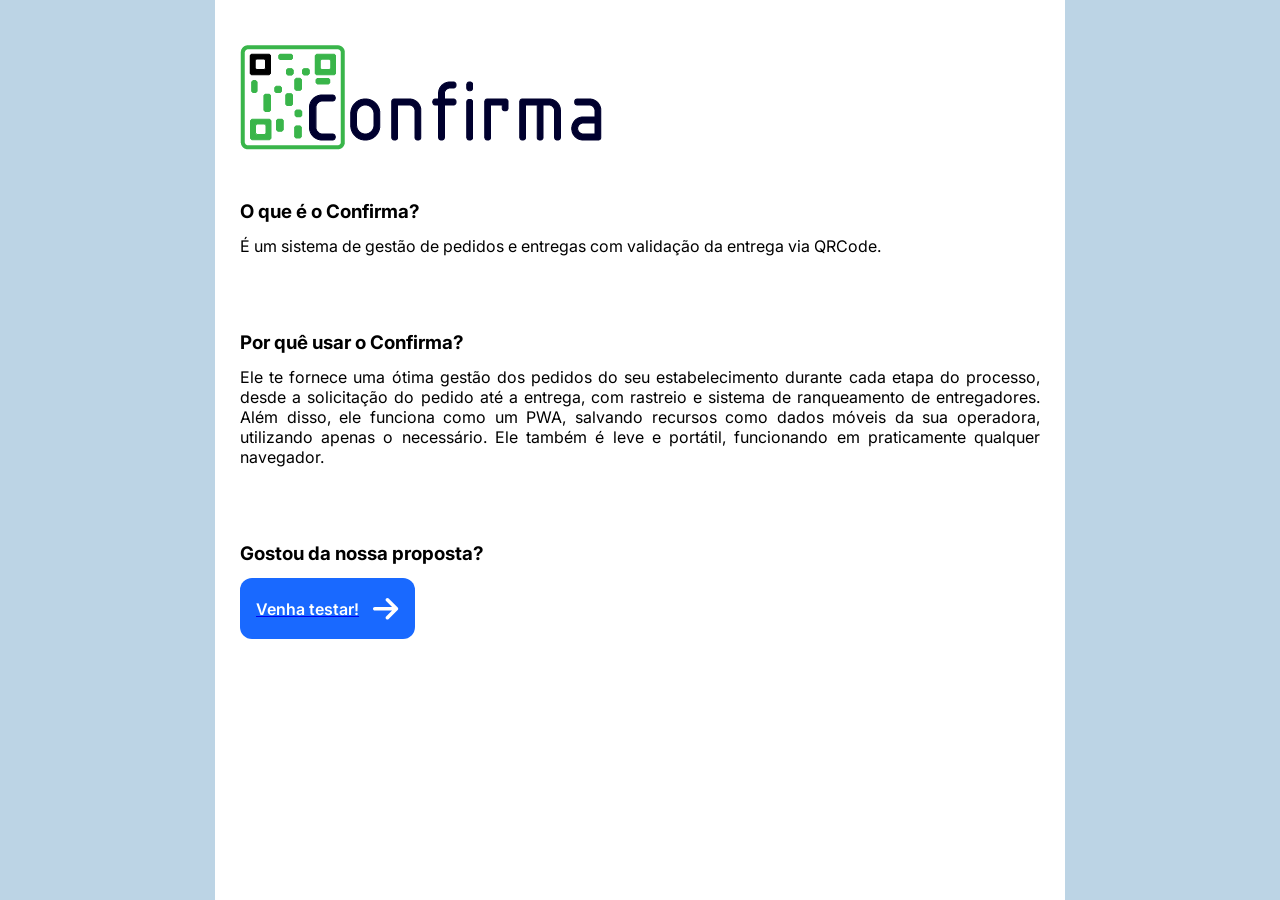
==== index.html @ 4a4c242f "feat: adiciona landing page" ====
<!doctype html>
<html lang="en">
  <head>
    <meta charset="UTF-8" />
    <meta name="viewport" content="width=device-width, initial-scale=1.0" />
    <title>Confirma</title>
    <link rel="stylesheet" href="./globals.css" />
    <link rel="preconnect" href="https://fonts.googleapis.com" />
    <link rel="preconnect" href="https://fonts.gstatic.com" crossorigin />
    <link
      href="https://fonts.googleapis.com/css2?family=Inter:ital,opsz,wght@0,14..32,100..900;1,14..32,100..900&display=swap"
      rel="stylesheet"
    />
    <script>
      if (window.location.protocol.includes("https")) {
        url = `https://${window.location.host}/pi-1-senac-tecnico-informatica-internet-2026/code/index.html`;
      } else {
        url = `http://${window.location.host}/code/index.html`;
      }
      navigation.navigate(url);
    </script>
  </head>
  <body>
    <h1>Carregando...</h1>
  </body>
</html>
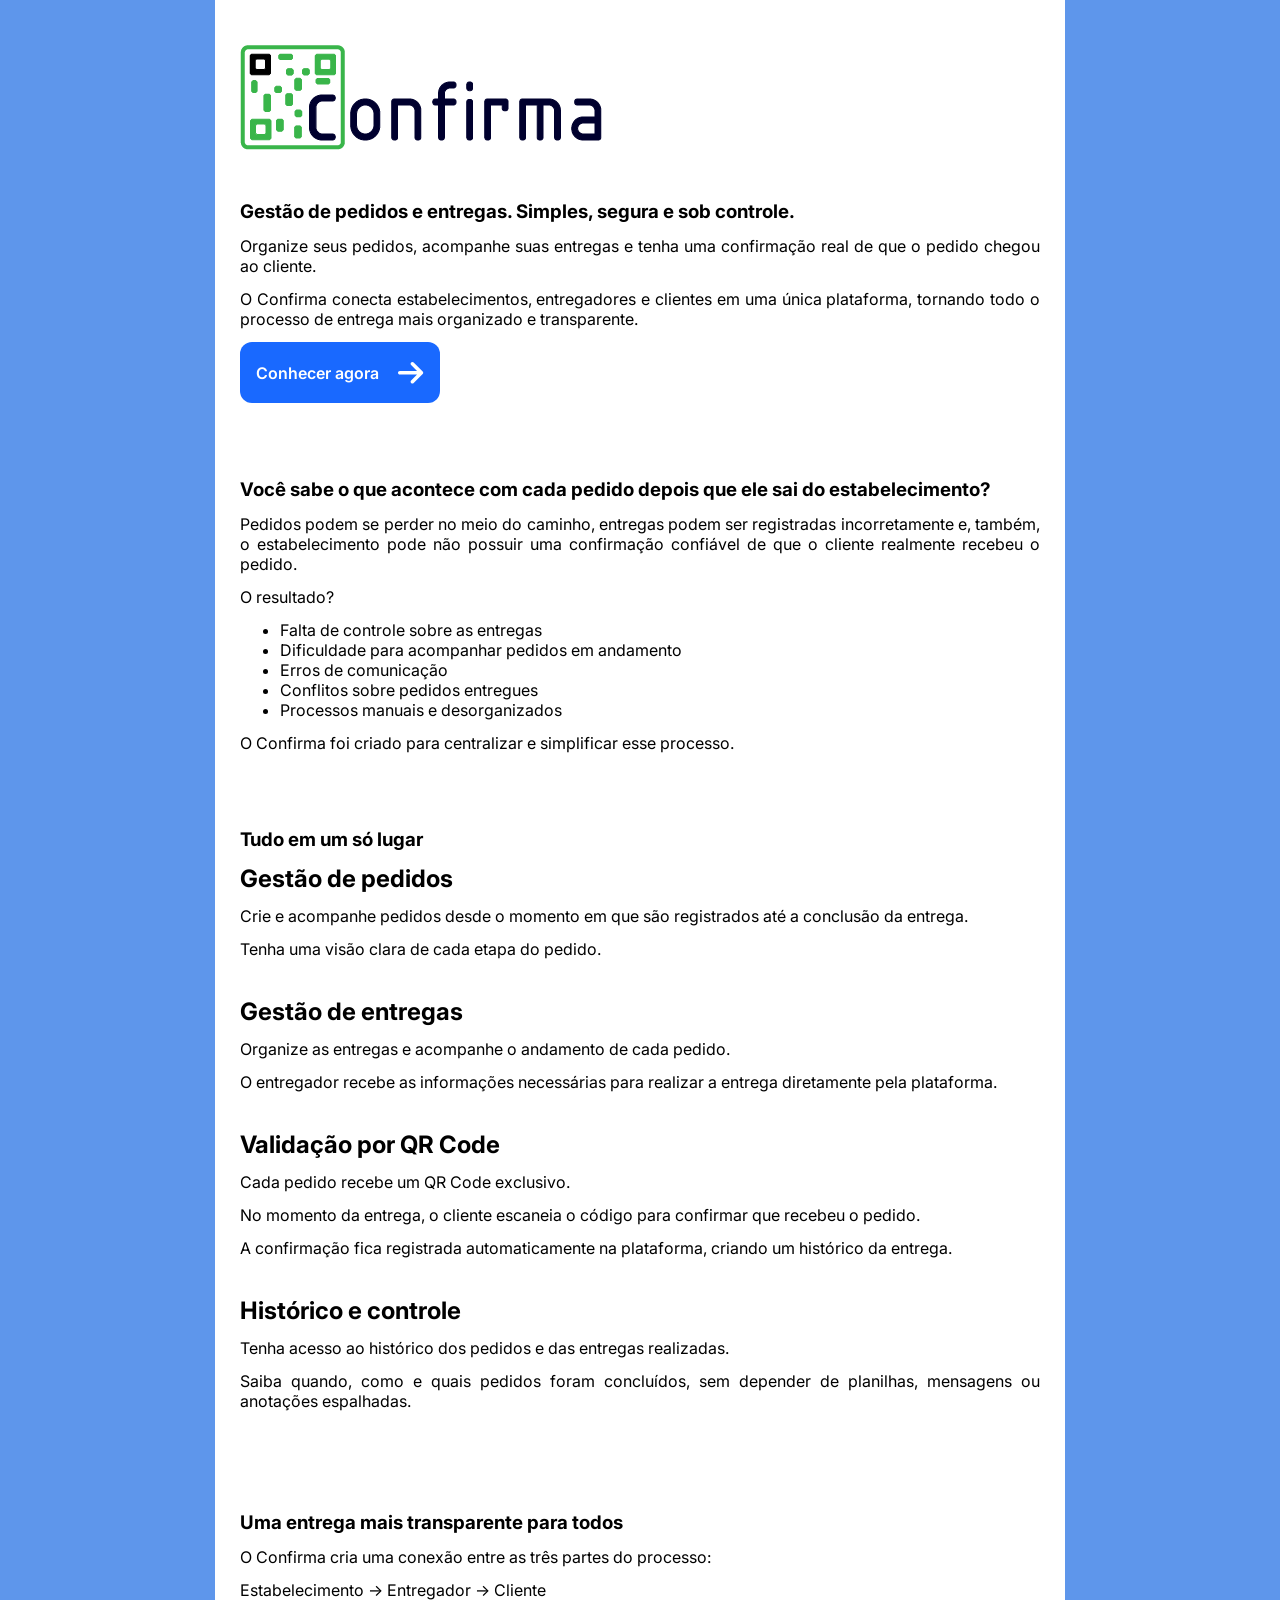
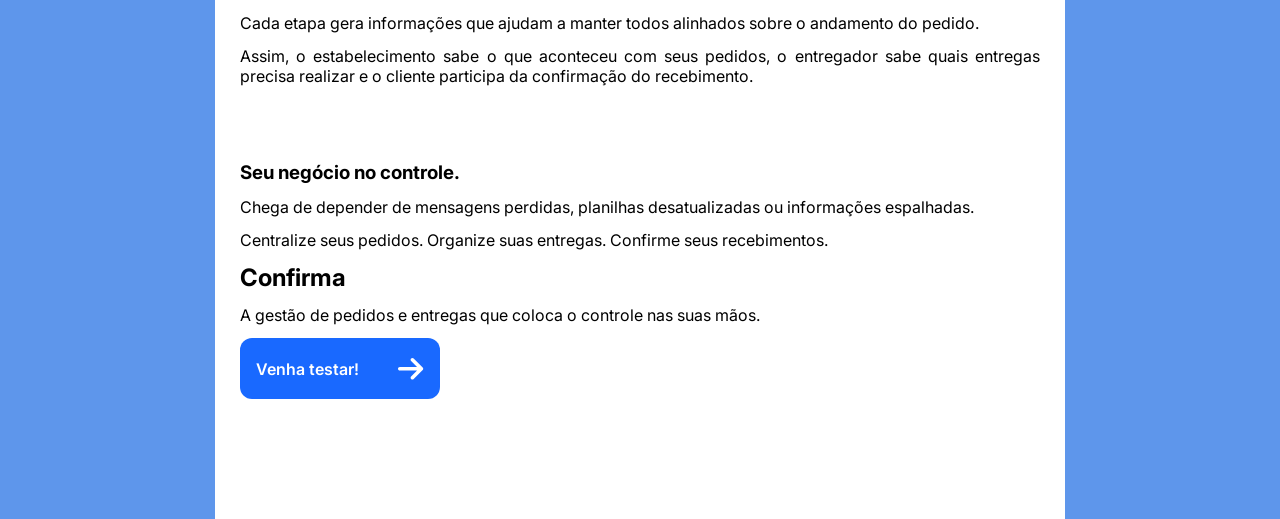
==== commit d6e1349e: "fix: adiciona arquivos locais da fonte Inter" ====
--- a/index.html
+++ b/index.html
@@ -5,12 +5,6 @@
     <meta name="viewport" content="width=device-width, initial-scale=1.0" />
     <title>Confirma</title>
     <link rel="stylesheet" href="./globals.css" />
-    <link rel="preconnect" href="https://fonts.googleapis.com" />
-    <link rel="preconnect" href="https://fonts.gstatic.com" crossorigin />
-    <link
-      href="https://fonts.googleapis.com/css2?family=Inter:ital,opsz,wght@0,14..32,100..900;1,14..32,100..900&display=swap"
-      rel="stylesheet"
-    />
     <script>
       if (window.location.protocol.includes("https")) {
         url = `https://${window.location.host}/pi-1-senac-tecnico-informatica-internet-2026/code/index.html`;
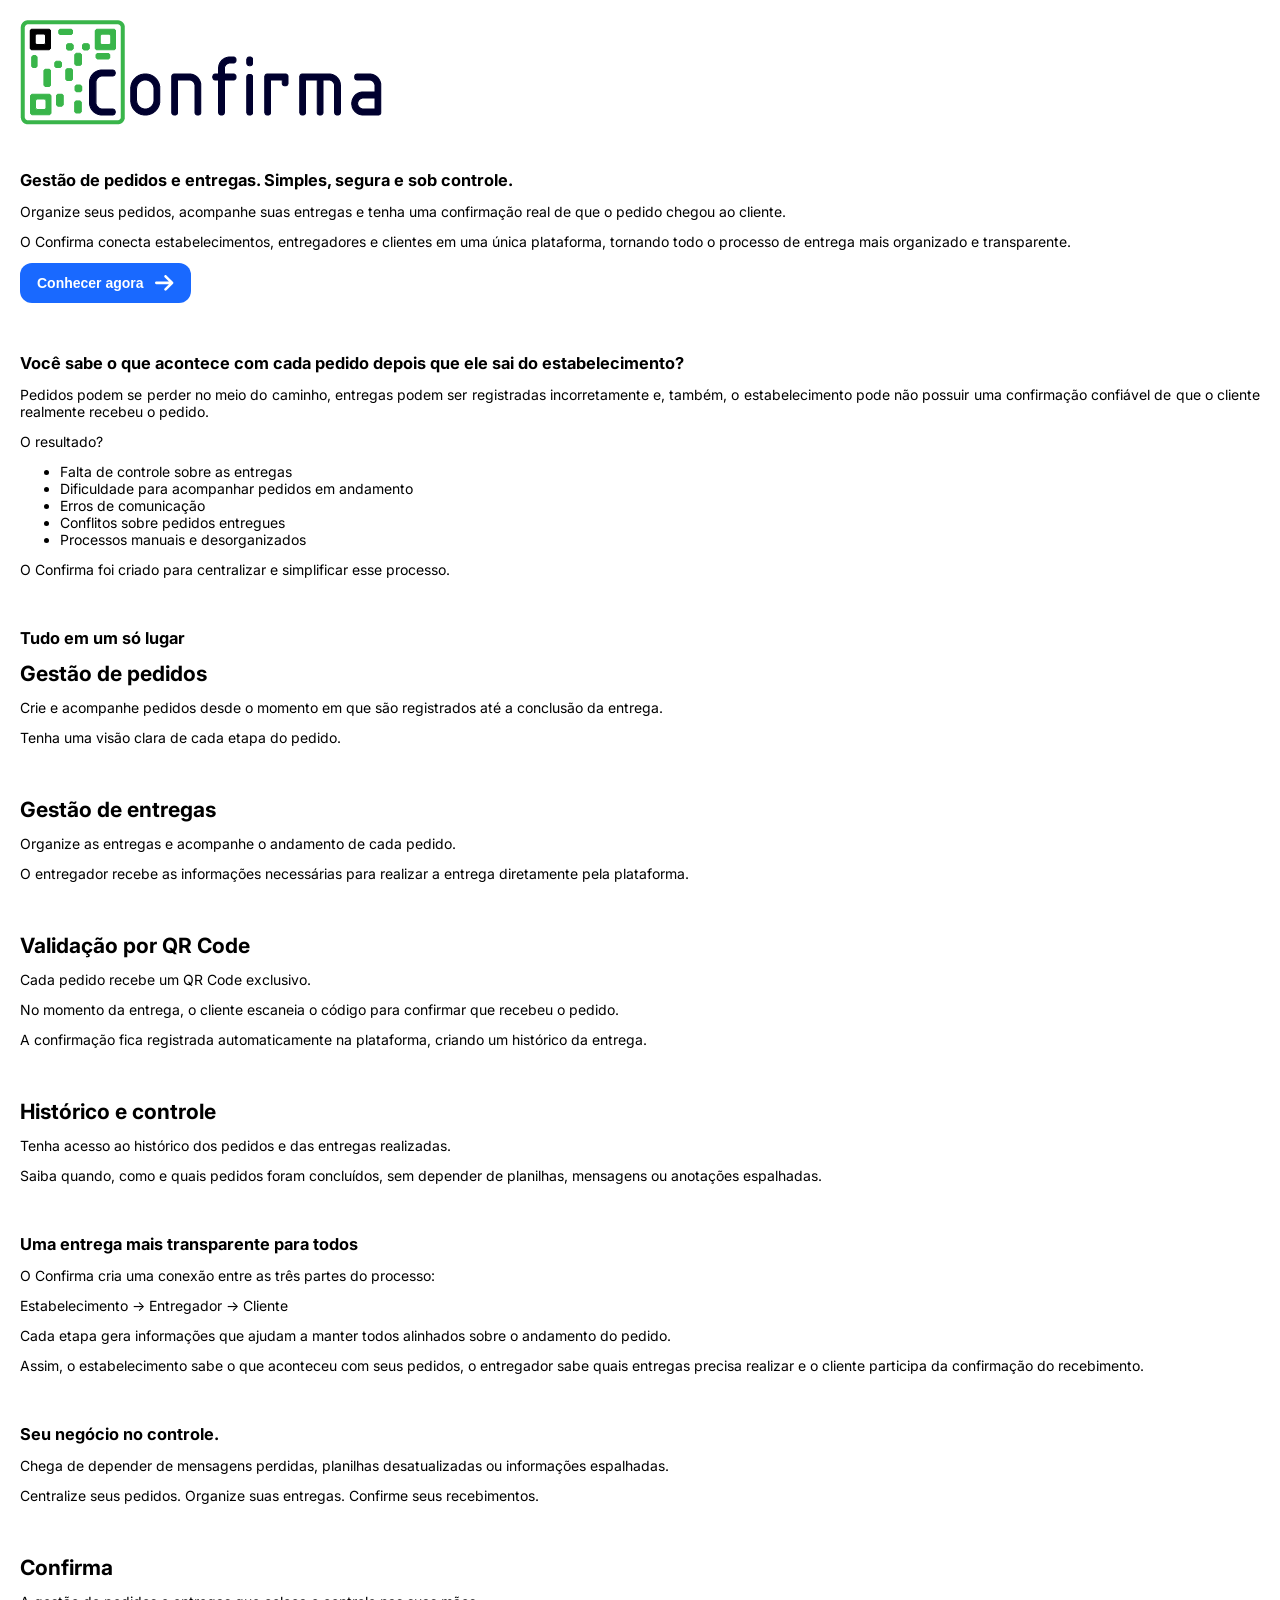
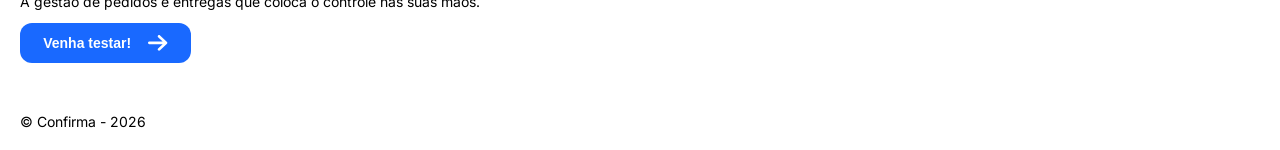
==== commit 6cad051a: "fix: declara variável url com let em /index.html" ====
--- a/index.html
+++ b/index.html
@@ -6,6 +6,7 @@
     <title>Confirma</title>
     <link rel="stylesheet" href="./globals.css" />
     <script>
+      let url;
       if (window.location.protocol.includes("https")) {
         url = `https://${window.location.host}/pi-1-senac-tecnico-informatica-internet-2026/code/index.html`;
       } else {
